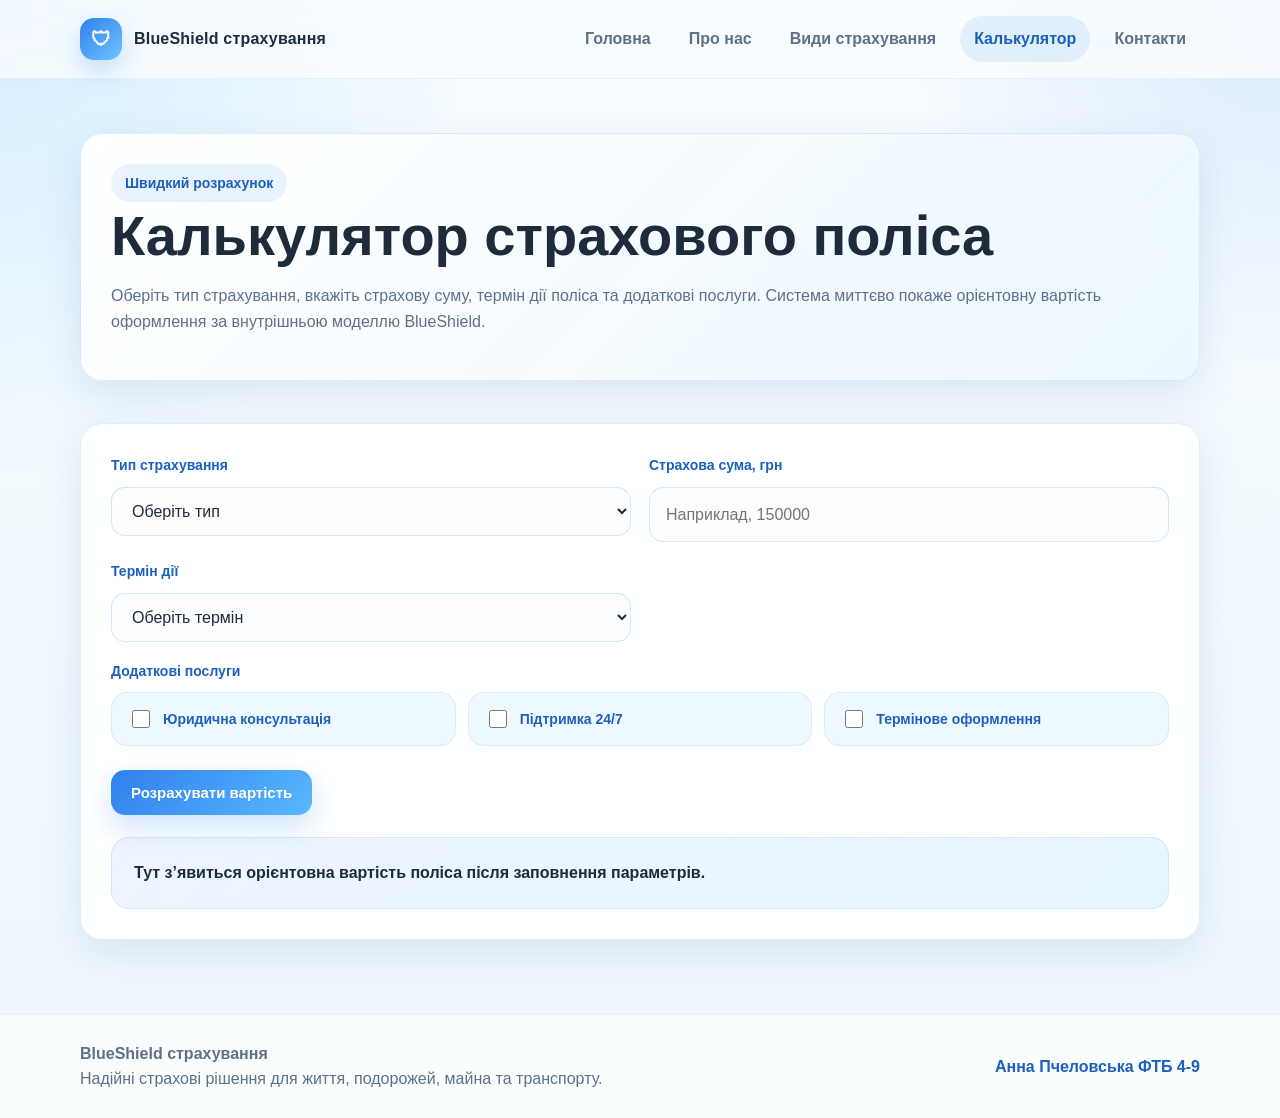
==== calculator.html @ edae09a4 "Add files via upload" ====
<!DOCTYPE html>
<html lang="uk">
<head>
  <meta charset="UTF-8">
  <meta name="viewport" content="width=device-width, initial-scale=1.0">
  <title>BlueShield — Калькулятор поліса</title>
  <link rel="stylesheet" href="style.css">
</head>
<body>
<header class="site-header">
  <div class="container header-inner">
    <a class="logo" href="index.html">
      <span class="logo-mark">🛡</span>
      <span>BlueShield страхування</span>
    </a>
    <nav class="nav">
      <a href="index.html">Головна</a>
      <a href="about.html">Про нас</a>
      <a href="types.html">Види страхування</a>
      <a href="calculator.html">Калькулятор</a>
      <a href="contacts.html">Контакти</a>
    </nav>
  </div>
</header>

<main>
  <section class="page-hero">
    <div class="container">
      <div class="section-card card">
        <span class="badge">Швидкий розрахунок</span>
        <h1>Калькулятор страхового поліса</h1>
        <p>Оберіть тип страхування, вкажіть страхову суму, термін дії поліса та додаткові послуги. Система миттєво покаже орієнтовну вартість оформлення за внутрішньою моделлю BlueShield.</p>
      </div>
    </div>
  </section>

  <section class="section">
    <div class="container">
      <div class="calc-wrap card">
        <div class="form-grid">
          <div class="field">
            <label for="insuranceType">Тип страхування</label>
            <select id="insuranceType">
              <option value="">Оберіть тип</option>
              <option value="auto">Автострахування</option>
              <option value="travel">Туристичне страхування</option>
              <option value="health">Медичне страхування</option>
              <option value="property">Страхування майна</option>
            </select>
          </div>
          <div class="field">
            <label for="amount">Страхова сума, грн</label>
            <input id="amount" type="number" min="10000" step="1000" placeholder="Наприклад, 150000">
          </div>
          <div class="field">
            <label for="term">Термін дії</label>
            <select id="term">
              <option value="">Оберіть термін</option>
              <option value="6">6 місяців</option>
              <option value="12">12 місяців</option>
              <option value="24">24 місяці</option>
            </select>
          </div>
          <div class="field field-full">
            <label>Додаткові послуги</label>
            <div class="addons-grid">
              <label class="addon-option"><input id="legal" type="checkbox"> <span>Юридична консультація</span></label>
              <label class="addon-option"><input id="support" type="checkbox"> <span>Підтримка 24/7</span></label>
              <label class="addon-option"><input id="urgent" type="checkbox"> <span>Термінове оформлення</span></label>
            </div>
          </div>
        </div>
        <div class="actions">
          <button class="btn btn-primary" onclick="calculateInsurance()">Розрахувати вартість</button>
        </div>
        <div class="result-box" id="result">
          <strong>Тут з’явиться орієнтовна вартість поліса після заповнення параметрів.</strong>
        </div>
      </div>
    </div>
  </section>
</main>

<footer class="site-footer">
  <div class="container footer-inner">
    <div>
      <strong>BlueShield страхування</strong><br>
      Надійні страхові рішення для життя, подорожей, майна та транспорту.
    </div>
    <div class="signature">Анна Пчеловська ФТБ 4-9</div>
  </div>
</footer>

<script src="script.js"></script>
</body>
</html>
---- style.css ----
:root {
  --bg: #f4fbff;
  --surface: #ffffff;
  --surface-2: #eef8ff;
  --primary: #2f80ed;
  --primary-dark: #1d5fbf;
  --accent: #6fc3ff;
  --text: #1d2b3a;
  --muted: #5f7185;
  --border: rgba(47, 128, 237, 0.14);
  --shadow: 0 14px 40px rgba(38, 92, 156, 0.12);
  --radius: 22px;
}

* { box-sizing: border-box; }
html { scroll-behavior: smooth; }
body {
  margin: 0;
  font-family: "Segoe UI", Arial, sans-serif;
  color: var(--text);
  background:
    radial-gradient(circle at top left, rgba(111,195,255,0.25), transparent 28%),
    radial-gradient(circle at top right, rgba(47,128,237,0.14), transparent 22%),
    linear-gradient(180deg, #f7fcff 0%, #eef7fd 100%);
  line-height: 1.6;
}

a { color: inherit; text-decoration: none; }
img { max-width: 100%; display: block; }

.container {
  width: min(1120px, calc(100% - 32px));
  margin: 0 auto;
}

.site-header {
  position: sticky;
  top: 0;
  z-index: 50;
  backdrop-filter: blur(12px);
  background: rgba(247, 252, 255, 0.88);
  border-bottom: 1px solid rgba(47, 128, 237, 0.09);
}

.header-inner {
  display: flex;
  align-items: center;
  justify-content: space-between;
  gap: 16px;
  padding: 16px 0;
}

.logo {
  display: flex;
  align-items: center;
  gap: 12px;
  font-weight: 700;
  letter-spacing: 0.2px;
}

.logo-mark {
  width: 42px;
  height: 42px;
  border-radius: 14px;
  background: linear-gradient(135deg, var(--primary) 0%, var(--accent) 100%);
  box-shadow: 0 10px 24px rgba(47, 128, 237, 0.25);
  display: grid;
  place-items: center;
  color: white;
  font-size: 20px;
}

.nav {
  display: flex;
  flex-wrap: wrap;
  gap: 10px;
}

.nav a {
  padding: 10px 14px;
  border-radius: 999px;
  color: var(--muted);
  font-weight: 600;
  transition: .25s ease;
}

.nav a:hover,
.nav a.active {
  background: rgba(47, 128, 237, 0.10);
  color: var(--primary-dark);
}

.hero {
  padding: 70px 0 42px;
}

.hero-grid {
  display: grid;
  grid-template-columns: 1.15fr 0.85fr;
  gap: 28px;
  align-items: center;
}

.card,
.glass {
  background: rgba(255,255,255,0.88);
  border: 1px solid var(--border);
  box-shadow: var(--shadow);
  border-radius: var(--radius);
}

.hero-copy,
.hero-panel,
.section-card,
.contact-card,
.calc-wrap,
.info-banner { padding: 30px; }

.badge {
  display: inline-flex;
  align-items: center;
  gap: 8px;
  padding: 8px 14px;
  border-radius: 999px;
  background: rgba(47, 128, 237, 0.09);
  color: var(--primary-dark);
  font-size: 14px;
  font-weight: 700;
}

h1, h2, h3 { line-height: 1.2; margin: 0 0 14px; }
h1 { font-size: clamp(34px, 5vw, 56px); }
h2 { font-size: clamp(28px, 3vw, 38px); }
h3 { font-size: 22px; }
p { margin: 0 0 16px; color: var(--muted); }

.actions {
  display: flex;
  flex-wrap: wrap;
  gap: 12px;
  margin-top: 24px;
}

.btn {
  display: inline-flex;
  align-items: center;
  justify-content: center;
  gap: 8px;
  border: none;
  cursor: pointer;
  padding: 14px 20px;
  border-radius: 14px;
  font-size: 15px;
  font-weight: 700;
  transition: transform .2s ease, box-shadow .2s ease, background .2s ease;
}
.btn:hover { transform: translateY(-1px); }
.btn-primary {
  background: linear-gradient(135deg, var(--primary), #59b8ff);
  color: white;
  box-shadow: 0 12px 28px rgba(47, 128, 237, 0.22);
}
.btn-secondary {
  background: #e9f5ff;
  color: var(--primary-dark);
}

.stats {
  display: grid;
  grid-template-columns: repeat(2, 1fr);
  gap: 14px;
  margin-top: 20px;
}

.stat {
  padding: 18px;
  border-radius: 18px;
  background: var(--surface-2);
  border: 1px solid rgba(47,128,237,0.08);
}
.stat strong { display: block; font-size: 24px; color: var(--primary-dark); }
.stat span { font-size: 14px; color: var(--muted); }

.section {
  padding: 24px 0 46px;
}

.section-grid-3,
.types-grid,
.contact-grid {
  display: grid;
  grid-template-columns: repeat(3, 1fr);
  gap: 20px;
}

.types-grid .section-card,
.section-grid-3 .section-card,
.contact-card {
  height: 100%;
}

.icon {
  width: 52px;
  height: 52px;
  border-radius: 16px;
  display: grid;
  place-items: center;
  background: linear-gradient(135deg, rgba(47,128,237,0.12), rgba(111,195,255,0.3));
  color: var(--primary-dark);
  font-size: 24px;
  margin-bottom: 18px;
}

.page-hero {
  padding: 54px 0 18px;
}

.page-hero .section-card {
  background: linear-gradient(135deg, rgba(255,255,255,0.96), rgba(235,247,255,0.95));
}

.list-clean {
  margin: 0;
  padding-left: 20px;
  color: var(--muted);
}

.form-grid {
  display: grid;
  grid-template-columns: repeat(2, 1fr);
  gap: 16px;
}

.field {
  display: flex;
  flex-direction: column;
  gap: 8px;
}
.field label {
  font-size: 14px;
  font-weight: 700;
  color: var(--text);
}
.field input,
.field select,
.field textarea {
  width: 100%;
  border: 1px solid rgba(47,128,237,0.14);
  background: #fbfdff;
  border-radius: 14px;
  padding: 14px 15px;
  font: inherit;
  color: var(--text);
  outline: none;
  transition: border-color .2s ease, box-shadow .2s ease;
}
.field input:focus,
.field select:focus,
.field textarea:focus {
  border-color: rgba(47,128,237,0.45);
  box-shadow: 0 0 0 4px rgba(47,128,237,0.08);
}
.field.full { grid-column: 1 / -1; }

.result-box {
  margin-top: 18px;
  padding: 22px;
  border-radius: 20px;
  background: linear-gradient(135deg, rgba(47,128,237,0.08), rgba(111,195,255,0.16));
  border: 1px solid rgba(47,128,237,0.12);
}
.result-price {
  font-size: clamp(28px, 4vw, 42px);
  font-weight: 800;
  color: var(--primary-dark);
}
.result-note {
  font-size: 14px;
}

.table-like {
  display: grid;
  gap: 12px;
  margin-top: 18px;
}
.table-row {
  display: grid;
  grid-template-columns: 1.1fr 1.5fr .7fr;
  gap: 14px;
  padding: 16px;
  border-radius: 16px;
  background: rgba(255,255,255,0.88);
  border: 1px solid rgba(47,128,237,0.09);
}
.table-row.header {
  font-weight: 700;
  color: var(--primary-dark);
  background: rgba(47,128,237,0.08);
}

.site-footer {
  margin-top: 26px;
  border-top: 1px solid rgba(47,128,237,0.08);
  background: rgba(255,255,255,0.65);
}
.footer-inner {
  padding: 22px 0 28px;
  display: flex;
  justify-content: space-between;
  gap: 16px;
  flex-wrap: wrap;
  color: var(--muted);
}
.signature {
  font-weight: 700;
  color: var(--primary-dark);
}

@media (max-width: 920px) {
  .hero-grid,
  .section-grid-3,
  .types-grid,
  .contact-grid,
  .form-grid,
  .table-row {
    grid-template-columns: 1fr;
  }

  .header-inner {
    flex-direction: column;
    align-items: flex-start;
  }
}

@media (max-width: 640px) {
  .hero-copy,
  .hero-panel,
  .section-card,
  .contact-card,
  .calc-wrap,
  .info-banner { padding: 22px; }

  .nav { gap: 6px; }
  .nav a { padding: 8px 12px; font-size: 14px; }
}


.form-grid {
  display: grid;
  grid-template-columns: repeat(2, minmax(0, 1fr));
  gap: 18px;
}
.field {
  display: flex;
  flex-direction: column;
  gap: 10px;
}
.field-full { grid-column: 1 / -1; }
.field label {
  font-weight: 700;
  color: var(--primary-dark);
}
.field input,
.field select,
.contact-form input,
.contact-form textarea {
  width: 100%;
  padding: 14px 16px;
  border-radius: 14px;
  border: 1px solid rgba(47,128,237,0.18);
  background: #fbfdff;
  font: inherit;
  color: var(--text);
  outline: none;
  transition: border-color .2s ease, box-shadow .2s ease;
}
.field input:focus,
.field select:focus,
.contact-form input:focus,
.contact-form textarea:focus {
  border-color: rgba(47,128,237,0.5);
  box-shadow: 0 0 0 4px rgba(47,128,237,0.08);
}
.addons-grid {
  display: grid;
  grid-template-columns: repeat(3, minmax(0, 1fr));
  gap: 12px;
}
.addon-option {
  display: flex;
  align-items: center;
  gap: 10px;
  padding: 14px 16px;
  border-radius: 16px;
  background: var(--surface-2);
  border: 1px solid rgba(47,128,237,0.10);
  color: var(--text);
  font-weight: 600;
}
.addon-option input {
  width: 18px;
  height: 18px;
  accent-color: var(--primary);
}
.result-box {
  margin-top: 22px;
  padding: 22px;
  border-radius: 18px;
  background: linear-gradient(135deg, rgba(47,128,237,0.08), rgba(111,195,255,0.16));
  border: 1px solid rgba(47,128,237,0.12);
}
.result-price {
  font-size: clamp(28px, 4vw, 40px);
  font-weight: 800;
  color: var(--primary-dark);
  margin-bottom: 10px;
}
.result-note {
  margin: 0;
}
.footer-inner {
  display: flex;
  justify-content: space-between;
  gap: 20px;
  align-items: center;
  padding: 26px 0;
}
.site-footer {
  margin-top: 28px;
  background: rgba(255,255,255,0.72);
  border-top: 1px solid rgba(47,128,237,0.08);
}
.signature { font-weight: 700; color: var(--primary-dark); }

@media (max-width: 920px) {
  .hero-grid,
  .section-grid-3,
  .types-grid,
  .contact-grid,
  .form-grid,
  .addons-grid {
    grid-template-columns: 1fr;
  }
  .footer-inner,
  .header-inner {
    flex-direction: column;
    align-items: flex-start;
  }
}
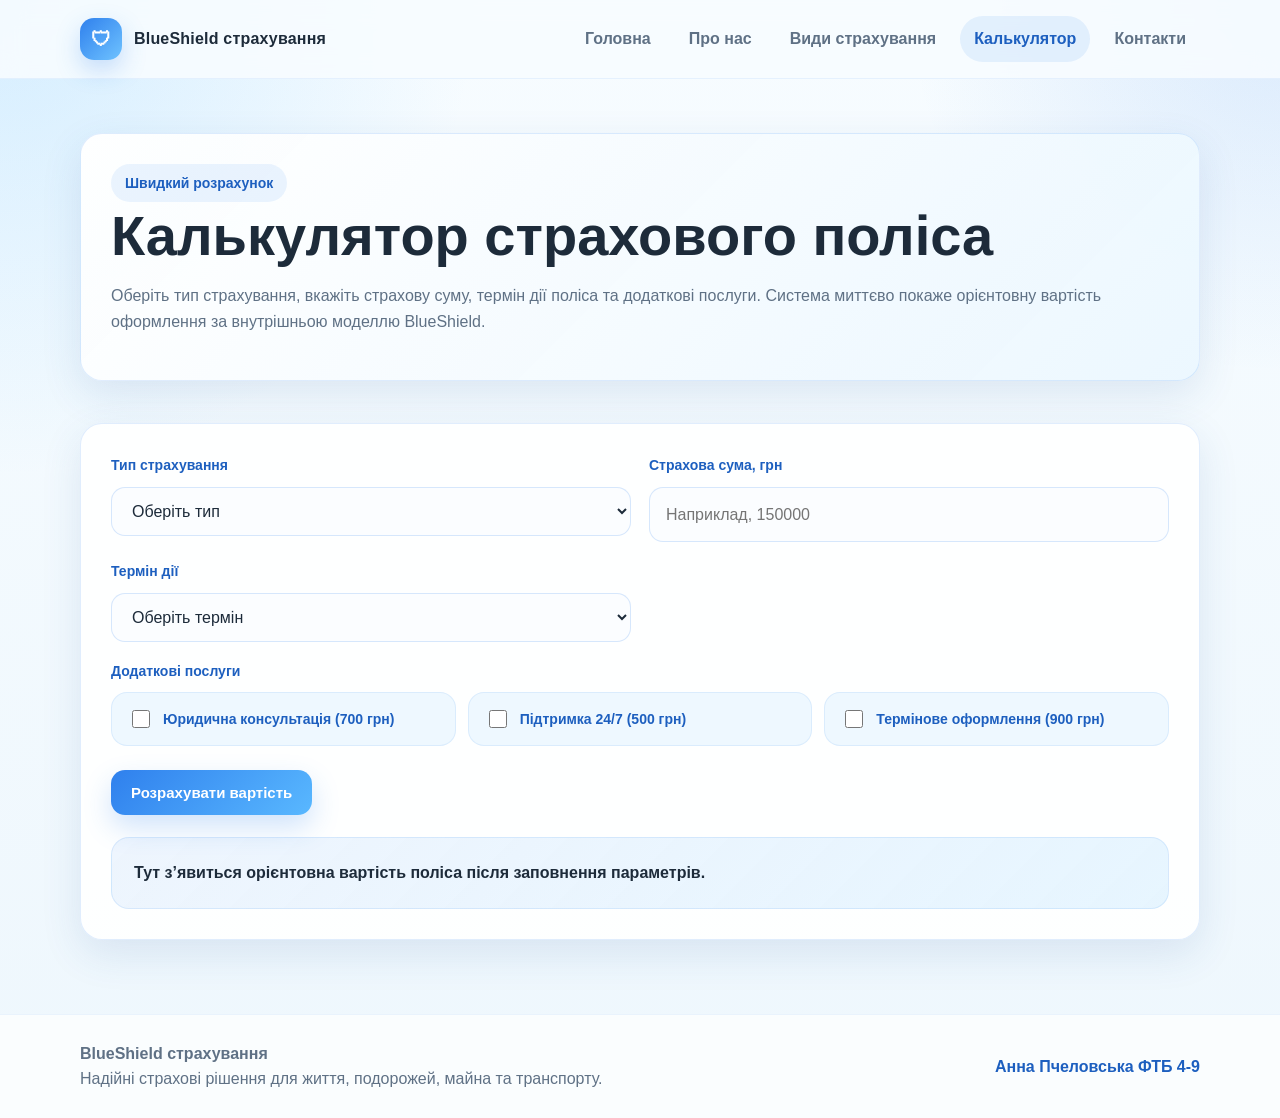
==== commit aa5981f2: "Update calculator.html" ====
--- a/calculator.html
+++ b/calculator.html
@@ -64,9 +64,9 @@
           <div class="field field-full">
             <label>Додаткові послуги</label>
             <div class="addons-grid">
-              <label class="addon-option"><input id="legal" type="checkbox"> <span>Юридична консультація</span></label>
-              <label class="addon-option"><input id="support" type="checkbox"> <span>Підтримка 24/7</span></label>
-              <label class="addon-option"><input id="urgent" type="checkbox"> <span>Термінове оформлення</span></label>
+              <label class="addon-option"><input id="legal" type="checkbox"> <span>Юридична консультація (700 грн)</span></label>
+              <label class="addon-option"><input id="support" type="checkbox"> <span>Підтримка 24/7 (500 грн)</span></label>
+              <label class="addon-option"><input id="urgent" type="checkbox"> <span>Термінове оформлення (900 грн)</span></label>
             </div>
           </div>
         </div>
